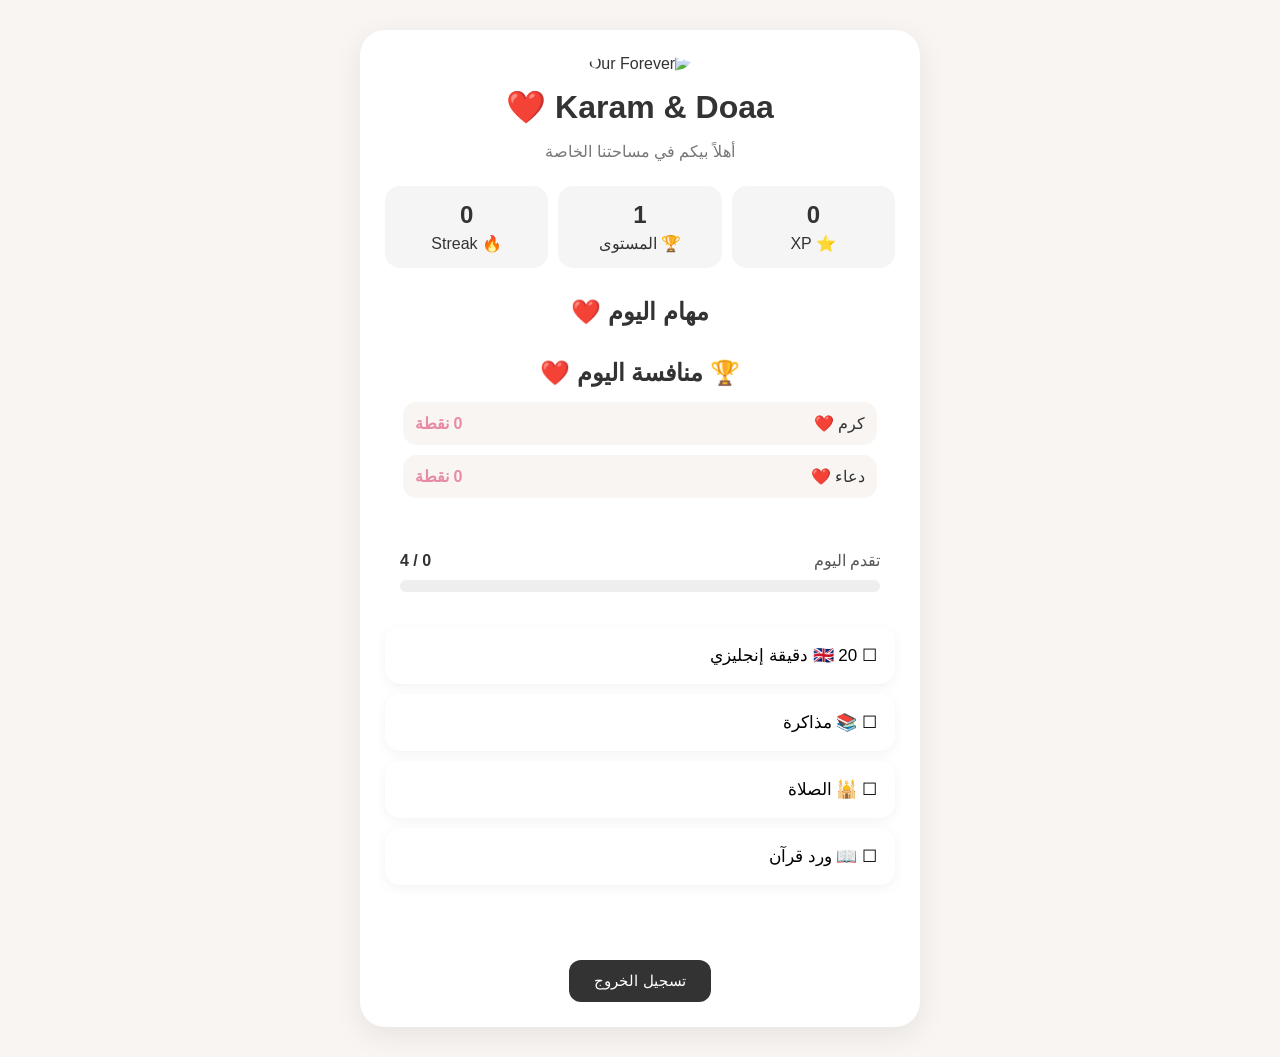
==== home.html @ f5d64d58 "Add files via upload" ====
<!DOCTYPE html>
<html lang="ar" dir="rtl">

<head>

    <meta charset="UTF-8">

    <meta
        name="viewport"
        content="width=device-width, initial-scale=1.0"
    >

    <title>Our Forever ❤️</title>

    <style>

        * {
            box-sizing: border-box;
        }

        body {
            margin: 0;
            min-height: 100vh;
            font-family: Arial, sans-serif;
            background: #f8f5f2;
            color: #333;
        }

        .home-page {
            width: 100%;
            max-width: 600px;
            margin: auto;
            padding: 30px 20px;
        }

        .profile {
            background: white;
            padding: 25px;
            border-radius: 25px;
            text-align: center;
            box-shadow: 0 8px 30px rgba(0,0,0,0.08);
        }

        .profile img {
            width: 110px;
            height: 110px;
            border-radius: 50%;
            object-fit: cover;
        }

        h1 {
            margin: 15px 0 8px;
        }

        .welcome {
            color: #777;
            margin-bottom: 25px;
        }

        .stats {
            display: flex;
            gap: 10px;
            margin: 25px 0;
        }

        .stat {
            flex: 1;
            background: #f5f5f5;
            padding: 15px 5px;
            border-radius: 15px;
        }

        .stat strong {
            display: block;
            font-size: 24px;
            margin-bottom: 5px;
        }

        .tasks-title {
            margin-top: 30px;
            margin-bottom: 15px;
        }

        .competition-box {
            background: #fff;
            padding: 18px;
            border-radius: 20px;
            margin-bottom: 20px;
        }

        .competition-box h2 {
            margin-top: 0;
            margin-bottom: 15px;
            text-align: center;
        }

        .player {
            display: flex;
            justify-content: space-between;
            align-items: center;
            padding: 12px;
            margin-bottom: 10px;
            background: #f8f5f2;
            border-radius: 14px;
        }

        .player:last-child {
            margin-bottom: 0;
        }

        .player strong {
            color: #e78ba5;
        }

        .task {
            width: 100%;
            display: block;
            padding: 18px;
            margin: 10px 0;
            border: none;
            border-radius: 15px;
            background: white;
            font-size: 17px;
            text-align: right;
            cursor: pointer;
            box-shadow: 0 3px 12px rgba(0,0,0,0.05);
            transition: 0.2s;
        }

        .task:hover {
            transform: translateY(-1px);
            background: #fff5f7;
        }

        .task:disabled {
            cursor: default;
        }

        .task.done {
            opacity: 0.55;
            text-decoration: line-through;
            background: #eeeeee;
        }

        #statusMessage {
            min-height: 25px;
            margin: 15px 0;
            color: #777;
            font-size: 14px;
        }

        #logoutBtn {
            margin-top: 20px;
            padding: 12px 25px;
            border: none;
            border-radius: 12px;
            background: #333;
            color: white;
            cursor: pointer;
            font-size: 15px;
        }

        .progress-box {
            background: #fff;
            padding: 15px;
            border-radius: 18px;
            margin-bottom: 20px;
            text-align: right;
        }

        .progress-info {
            display: flex;
            justify-content: space-between;
            align-items: center;
            margin-bottom: 10px;
            color: #555;
        }

        .progress-info strong {
            color: #333;
        }

        .progress-bar {
            width: 100%;
            height: 12px;
            background: #eee;
            border-radius: 20px;
            overflow: hidden;
        }

        .progress-fill {
            width: 0%;
            height: 100%;
            background: #e78ba5;
            border-radius: 20px;
            transition: width 0.4s ease;
        }

    </style>

</head>

<body>

<div class="home-page">

    <div class="profile">

        <img
            src="https://images.unsplash.com/photo-1516589178581-6cd7833ae3b2?auto=format&fit=crop&w=300&q=80"
            alt="Our Forever"
        >

        <h1>Karam &amp; Doaa ❤️</h1>

        <p class="welcome">
            أهلاً بيكم في مساحتنا الخاصة
        </p>

        <!-- STATS -->

        <div class="stats">

            <div class="stat">

                <strong id="score">
                    0
                </strong>

                ⭐ XP

            </div>

            <div class="stat">

                <strong id="level">
                    1
                </strong>

                🏆 المستوى

            </div>

            <div class="stat">

                <strong id="streak">
                    0
                </strong>

                🔥 Streak

            </div>

        </div>

        <h2 class="tasks-title">
            مهام اليوم ❤️
        </h2>

        <!-- DAILY COMPETITION -->

        <div class="competition-box">

            <h2>
                🏆 منافسة اليوم ❤️
            </h2>

            <div class="player">

                <span id="player1Name">
                    كرم ❤️
                </span>

                <strong id="player1Score">
                    0 نقطة
                </strong>

            </div>

            <div class="player">

                <span id="player2Name">
                    دعاء ❤️
                </span>

                <strong id="player2Score">
                    0 نقطة
                </strong>

            </div>

        </div>

        <!-- DAILY PROGRESS -->

        <div class="progress-box">

            <div class="progress-info">

                <span>
                    تقدم اليوم
                </span>

                <strong id="progressText">
                    0 / 4
                </strong>

            </div>

            <div class="progress-bar">

                <div
                    id="progressFill"
                    class="progress-fill"
                ></div>

            </div>

        </div>

        <!-- TASKS -->

        <button
            class="task"
            data-name="english"
            data-points="10"
        >
            ☐ 🇬🇧 20 دقيقة إنجليزي
        </button>

        <button
            class="task"
            data-name="study"
            data-points="20"
        >
            ☐ 📚 مذاكرة
        </button>

        <button
            class="task"
            data-name="prayer"
            data-points="30"
        >
            ☐ 🕌 الصلاة
        </button>

        <button
            class="task"
            data-name="quran"
            data-points="10"
        >
            ☐ 📖 ورد قرآن
        </button>

        <p id="statusMessage"></p>

        <button id="logoutBtn">
            تسجيل الخروج
        </button>

    </div>

</div>

<!-- SUPABASE -->

<script src="https://cdn.jsdelivr.net/npm/@supabase/supabase-js@2"></script>

<script>

    // ==========================================
    // SUPABASE CONFIGURATION
    // ==========================================

    const SUPABASE_URL =
        "https://rxyongbssvpqwijycrxl.supabase.co";

    const SUPABASE_KEY =
        "sb_publishable_HeV2SjcdkjAwVquKcABC5w_FnOwF1SR";

    const supabaseClient =
        window.supabase.createClient(
            SUPABASE_URL,
            SUPABASE_KEY
        );


    // ==========================================
    // GLOBAL VARIABLES
    // ==========================================

    let currentUser = null;

    let isProcessingTask = false;


    // ==========================================
    // STATUS MESSAGE
    // ==========================================

    function showStatus(message) {

        document
            .getElementById("statusMessage")
            .textContent = message;
    }


    // ==========================================
    // GET CURRENT USER
    // ==========================================

    async function getCurrentUser() {

        const {
            data,
            error
        } = await supabaseClient.auth.getUser();

        if (error) {

            console.error(
                "Get User Error:",
                error
            );

            return false;
        }

        if (!data || !data.user) {

            window.location.href =
                "index.html";

            return false;
        }

        currentUser =
            data.user;

        return true;
    }


    // ==========================================
    // GET TODAY - LOCAL DATE
    // ==========================================

    function getToday() {

        const now =
            new Date();

        const year =
            now.getFullYear();

        const month =
            String(
                now.getMonth() + 1
            ).padStart(2, "0");

        const day =
            String(
                now.getDate()
            ).padStart(2, "0");

        return (
            year +
            "-" +
            month +
            "-" +
            day
        );
    }


    // ==========================================
    // GET YESTERDAY
    // ==========================================

    function getYesterday() {

        const date =
            new Date();

        date.setDate(
            date.getDate() - 1
        );

        const year =
            date.getFullYear();

        const month =
            String(
                date.getMonth() + 1
            ).padStart(2, "0");

        const day =
            String(
                date.getDate()
            ).padStart(2, "0");

        return (
            year +
            "-" +
            month +
            "-" +
            day
        );
    }


    // ==========================================
    // CALCULATE LEVEL
    // ==========================================

    function calculateLevel(score) {

        if (score >= 350) {
            return 5;
        }

        if (score >= 200) {
            return 4;
        }

        if (score >= 100) {
            return 3;
        }

        if (score >= 50) {
            return 2;
        }

        return 1;
    }


    // ==========================================
    // UPDATE SCREEN STATS
    // ==========================================

    function showStats(
        score,
        level,
        streak
    ) {

        document
            .getElementById("score")
            .textContent = score;

        document
            .getElementById("level")
            .textContent = level;

        document
            .getElementById("streak")
            .textContent = streak;
    }


    // ==========================================
    // LOAD USER STATS
    // ==========================================

    async function loadUserStats() {

        const {
            data: stats,
            error
        } = await supabaseClient
            .from("user_stats")
            .select(
                "user_id, score, streak, level, last_completed_date"
            )
            .eq(
                "user_id",
                currentUser.id
            )
            .maybeSingle();

        if (error) {

            console.error(
                "LOAD USER STATS ERROR:",
                error
            );

            showStatus(
                "حدث خطأ في تحميل النقاط"
            );

            return false;
        }

        if (!stats) {

            const {
                data: newStats,
                error: insertError
            } = await supabaseClient
                .from("user_stats")
                .insert({

                    user_id:
                        currentUser.id,

                    score: 0,

                    streak: 0,

                    level: 1,

                    last_completed_date:
                        null

                })
                .select()
                .single();

            if (insertError) {

                console.error(
                    "CREATE USER STATS ERROR:",
                    insertError
                );

                showStatus(
                    "حدث خطأ في إنشاء بيانات الحساب"
                );

                return false;
            }

            showStats(
                Number(newStats.score) || 0,
                Number(newStats.level) || 1,
                Number(newStats.streak) || 0
            );

            return true;
        }

        console.log(
            "Saved score:",
            stats.score
        );

        showStats(
            Number(stats.score) || 0,
            Number(stats.level) || 1,
            Number(stats.streak) || 0
        );

        return true;
    }


    // ==========================================
    // LOAD TODAY TASKS
    // ==========================================

    async function loadTodayTasks() {

        const today =
            getToday();

        const {
            data: tasks,
            error
        } = await supabaseClient
            .from("daily_tasks")
            .select(
                "id, task_name, points, completed, task_date"
            )
            .eq(
                "user_id",
                currentUser.id
            )
            .eq(
                "task_date",
                today
            );

        if (error) {

            console.error(
                "LOAD TODAY TASKS ERROR:",
                error
            );

            showStatus(
                "حدث خطأ في تحميل مهام اليوم"
            );

            return false;
        }

        const buttons =
            document.querySelectorAll(
                ".task"
            );

        buttons.forEach(
            function(button) {

                const taskName =
                    button.dataset.name;

                const savedTask =
                    tasks.find(
                        function(task) {

                            return (
                                task.task_name ===
                                taskName
                            );

                        }
                    );

                if (
                    savedTask &&
                    savedTask.completed
                ) {

                    markButtonAsDone(
                        button
                    );

                }

            }
        );

        return true;
    }


    // ==========================================
    // MARK BUTTON DONE
    // ==========================================

    function markButtonAsDone(button) {

        if (
            button.classList.contains("done")
        ) {
            return;
        }

        const originalText =
            button.textContent
                .replace("☐", "")
                .replace("✅", "")
                .trim();

        button.classList.add(
            "done"
        );

        button.disabled = true;

        button.textContent =
            "✅ " +
            originalText;
    }


    // ==========================================
    // UPDATE STREAK
    // ==========================================

    async function updateStreak(stats) {

        const today =
            getToday();

        const yesterday =
            getYesterday();

        const lastDate =
            stats.last_completed_date;

        let newStreak =
            Number(stats.streak) || 0;

        if (
            lastDate === today
        ) {

            return newStreak;
        }

        if (
            lastDate === yesterday
        ) {

            newStreak =
                newStreak + 1;

        } else {

            newStreak = 1;
        }

        return newStreak;
    }


    // ==========================================
    // UPDATE DAILY COMPETITION SCORE
    // ==========================================

    async function updateDailyCompetitionScore() {

        const today =
            getToday();

        const {
            data: tasks,
            error: tasksError
        } = await supabaseClient
            .from("daily_tasks")
            .select(
                "points, completed"
            )
            .eq(
                "user_id",
                currentUser.id
            )
            .eq(
                "task_date",
                today
            );

        if (tasksError) {

            console.error(
                "DAILY SCORE TASKS ERROR:",
                tasksError
            );

            return false;
        }

        let dailyScore = 0;

        tasks.forEach(
            function(task) {

                if (task.completed) {

                    dailyScore +=
                        Number(task.points) || 0;
                }

            }
        );

        const {
            error: scoreError
        } = await supabaseClient
            .from("daily_scores")
            .upsert(
                {
                    user_id:
                        currentUser.id,

                    score:
                        dailyScore,

                    score_date:
                        today
                },
                {
                    onConflict:
                        "user_id,score_date"
                }
            );

        if (scoreError) {

            console.error(
                "DAILY SCORE SAVE ERROR:",
                scoreError
            );

            return false;
        }

        return true;
    }


    // ==========================================
    // LOAD DAILY COMPETITION
    // ==========================================

    async function loadDailyCompetition() {

        const today =
            getToday();

        const {
            data: scores,
            error: scoresError
        } = await supabaseClient
            .from("daily_scores")
            .select(
                "user_id, score"
            )
            .eq(
                "score_date",
                today
            );

        if (scoresError) {

            console.error(
                "COMPETITION ERROR:",
                scoresError
            );

            return;
        }

        const {
            data: profiles,
            error: profilesError
        } = await supabaseClient
            .from("profiles")
            .select(
                "id, name"
            );

        if (profilesError) {

            console.error(
                "PROFILES ERROR:",
                profilesError
            );

            return;
        }

        // القيم الافتراضية لليوم
        // ثم نستبدلها بالبيانات الموجودة

        let karamScore = 0;
        let doaaScore = 0;

        let karamName =
            "كرم ❤️";

        let doaaName =
            "دعاء ❤️";

        scores.forEach(
            function(item) {

                const profile =
                    profiles.find(
                        function(p) {

                            return (
                                p.id ===
                                item.user_id
                            );

                        }
                    );

                if (!profile) {
                    return;
                }

                if (
                    profile.name.includes("كرم")
                ) {

                    karamName =
                        profile.name;

                    karamScore =
                        Number(item.score) || 0;
                }

                if (
                    profile.name.includes("دعاء")
                ) {

                    doaaName =
                        profile.name;

                    doaaScore =
                        Number(item.score) || 0;
                }

            }
        );

        document
            .getElementById("player1Name")
            .textContent =
            karamName;

        document
            .getElementById("player1Score")
            .textContent =
            karamScore +
            " نقطة";

        document
            .getElementById("player2Name")
            .textContent =
            doaaName;

        document
            .getElementById("player2Score")
            .textContent =
            doaaScore +
            " نقطة";
    }


    // ==========================================
    // UPDATE DAILY PROGRESS
    // ==========================================

    function updateDailyProgress() {

        const buttons =
            document.querySelectorAll(
                ".task"
            );

        let completed = 0;

        buttons.forEach(
            function(button) {

                if (
                    button.classList.contains("done")
                ) {

                    completed++;
                }

            }
        );

        const total =
            buttons.length;

        const percentage =
            total === 0
                ? 0
                : Math.round(
                    (completed / total) * 100
                );

        document
            .getElementById("progressText")
            .textContent =
            completed +
            " / " +
            total;

        document
            .getElementById("progressFill")
            .style.width =
            percentage +
            "%";
    }


    // ==========================================
    // COMPLETE TASK
    // ==========================================

    async function completeTask(button) {

        if (!currentUser) {
            return;
        }

        if (
            button.classList.contains("done")
        ) {
            return;
        }

        if (isProcessingTask) {
            return;
        }

        isProcessingTask = true;

        showStatus(
            "جاري تسجيل المهمة..."
        );

        const taskName =
            button.dataset.name;

        const points =
            Number(
                button.dataset.points
            );

        const today =
            getToday();

        try {

            // ==================================
            // CHECK EXISTING TASK
            // ==================================

            const {
                data: existingTask,
                error: checkError
            } = await supabaseClient
                .from("daily_tasks")
                .select(
                    "id, task_name, points, completed, task_date"
                )
                .eq(
                    "user_id",
                    currentUser.id
                )
                .eq(
                    "task_name",
                    taskName
                )
                .eq(
                    "task_date",
                    today
                )
                .maybeSingle();

            if (checkError) {

                console.error(
                    "CHECK TASK ERROR:",
                    checkError
                );

                showStatus(
                    "حدث خطأ أثناء تسجيل المهمة"
                );

                return;
            }


            // ==================================
            // ALREADY COMPLETED
            // ==================================

            if (
                existingTask &&
                existingTask.completed
            ) {

                markButtonAsDone(
                    button
                );

                showStatus(
                    "المهمة مكتملة بالفعل ❤️"
                );

                return;
            }


            // ==================================
            // SAVE TASK
            // ==================================

            if (!existingTask) {

                const {
                    error: insertError
                } = await supabaseClient
                    .from("daily_tasks")
                    .insert(
                        {
                            user_id:
                                currentUser.id,

                            task_name:
                                taskName,

                            points:
                                points,

                            completed:
                                true,

                            task_date:
                                today
                        }
                    );

                if (insertError) {

                    console.error(
                        "INSERT TASK ERROR:",
                        insertError
                    );

                    showStatus(
                        "حدث خطأ أثناء حفظ المهمة"
                    );

                    return;
                }

            } else {

                const {
                    error: updateTaskError
                } = await supabaseClient
                    .from("daily_tasks")
                    .update(
                        {
                            completed:
                                true
                        }
                    )
                    .eq(
                        "id",
                        existingTask.id
                    );

                if (updateTaskError) {

                    console.error(
                        "UPDATE TASK ERROR:",
                        updateTaskError
                    );

                    showStatus(
                        "حدث خطأ أثناء تحديث المهمة"
                    );

                    return;
                }
            }


            // ==================================
            // GET CURRENT USER STATS
            // ==================================

            const {
                data: stats,
                error: statsError
            } = await supabaseClient
                .from("user_stats")
                .select(
                    "score, streak, level, last_completed_date"
                )
                .eq(
                    "user_id",
                    currentUser.id
                )
                .maybeSingle();

            if (statsError) {

                console.error(
                    "GET STATS ERROR:",
                    statsError
                );

                showStatus(
                    "تم حفظ المهمة لكن حدث خطأ في النقاط"
                );

                return;
            }


            // ==================================
            // CALCULATE NEW XP
            // ==================================

            const oldScore =
                Number(stats?.score) || 0;

            const newScore =
                oldScore + points;


            // ==================================
            // CALCULATE STREAK
            // ==================================

            const newStreak =
                await updateStreak(stats);


            // ==================================
            // CALCULATE LEVEL
            // ==================================

            const newLevel =
                calculateLevel(
                    newScore
                );


            // ==================================
            // SAVE USER STATS
            // ==================================

            const {
                error: updateStatsError
            } = await supabaseClient
                .from("user_stats")
                .update(
                    {
                        score:
                            newScore,

                        streak:
                            newStreak,

                        level:
                            newLevel,

                        last_completed_date:
                            today
                    }
                )
                .eq(
                    "user_id",
                    currentUser.id
                );

            if (updateStatsError) {

                console.error(
                    "UPDATE STATS ERROR:",
                    updateStatsError
                );

                showStatus(
                    "تم حفظ المهمة لكن حدث خطأ في تحديث النقاط"
                );

                return;
            }


            // ==================================
            // UPDATE SCREEN STATS
            // ==================================

            showStats(
                newScore,
                newLevel,
                newStreak
            );


            // ==================================
            // MARK TASK DONE
            // ==================================

            markButtonAsDone(
                button
            );


            // ==================================
            // UPDATE DAILY COMPETITION
            // ==================================

            await updateDailyCompetitionScore();


            // ==================================
            // UPDATE PROGRESS
            // ==================================

            updateDailyProgress();


            // ==================================
            // RELOAD COMPETITION
            // ==================================

            await loadDailyCompetition();


            showStatus(
                "تم تسجيل المهمة ❤️ +" +
                points +
                " XP"
            );

        } catch (error) {

            console.error(
                "COMPLETE TASK ERROR:",
                error
            );

            showStatus(
                "حدث خطأ غير متوقع"
            );

        } finally {

            isProcessingTask =
                false;
        }
    }


    // ==========================================
    // SETUP TASK BUTTONS
    // ==========================================

    function setupTasks() {

        const buttons =
            document.querySelectorAll(
                ".task"
            );

        buttons.forEach(
            function(button) {

                button.addEventListener(
                    "click",
                    function() {

                        completeTask(
                            button
                        );

                    }
                );

            }
        );
    }


    // ==========================================
    // LOGOUT
    // ==========================================

    async function logout() {

        await supabaseClient
            .auth
            .signOut();

        window.location.href =
            "index.html";
    }


    // ==========================================
    // START APPLICATION
    // ==========================================

    async function startApp() {

        showStatus(
            "جاري تحميل بياناتك..."
        );

        const loggedIn =
            await getCurrentUser();

        if (!loggedIn) {
            return;
        }

        const statsLoaded =
            await loadUserStats();

        if (!statsLoaded) {
            return;
        }

        await loadTodayTasks();

        updateDailyProgress();

        await loadDailyCompetition();

        setupTasks();

        document
            .getElementById("logoutBtn")
            .addEventListener(
                "click",
                logout
            );

        showStatus(
            "أهلاً بيك ❤️"
        );
    }


    // ==========================================
    // START
    // ==========================================

    startApp();

</script>

</body>

</html>
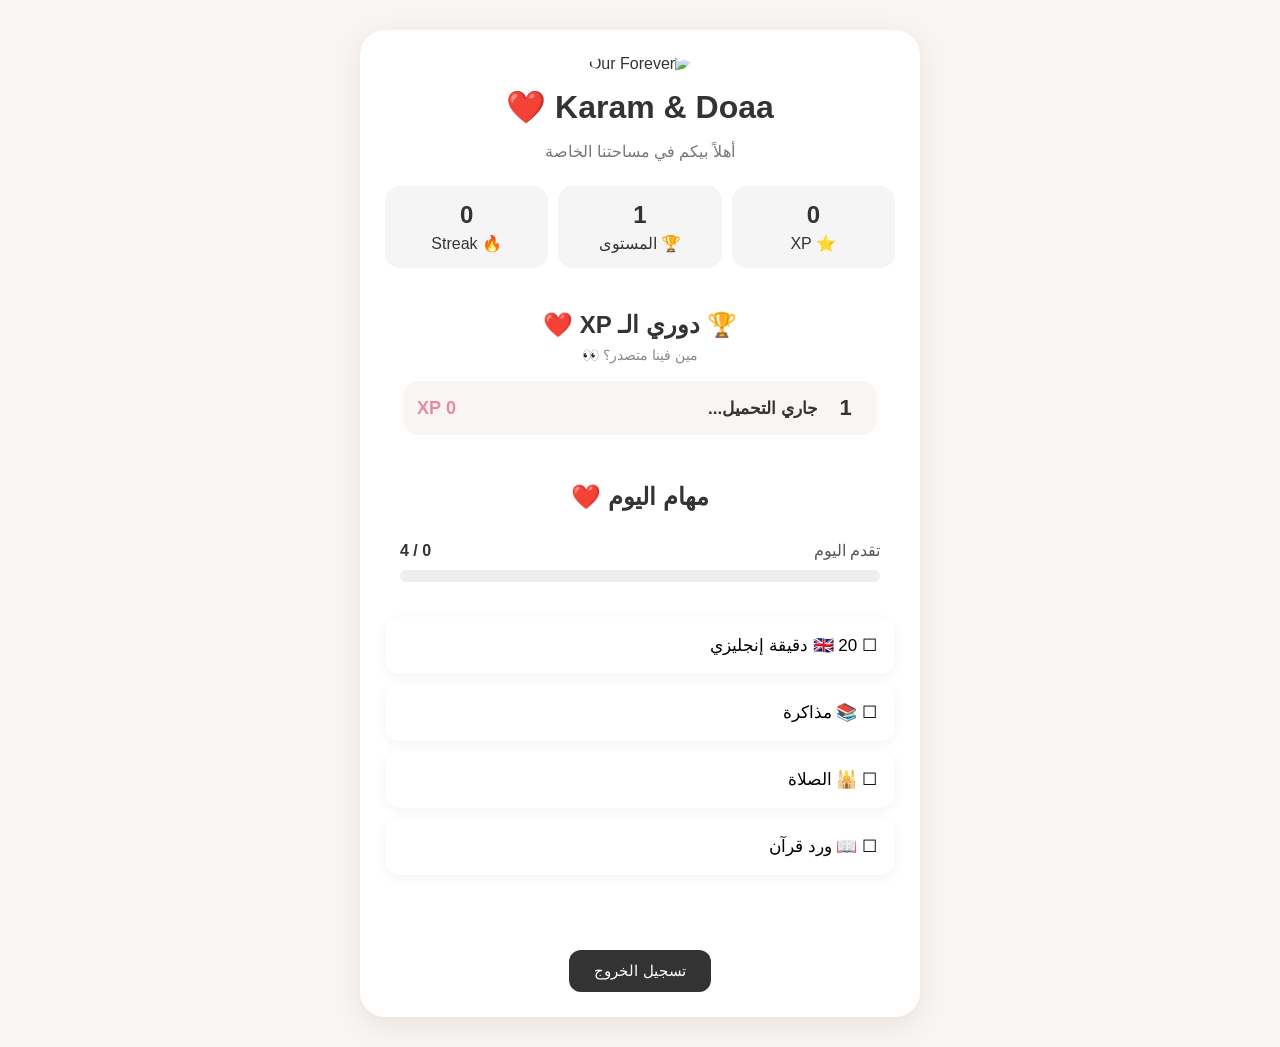
==== commit 799b5b75: "Add files via upload" ====
--- a/home.html
+++ b/home.html
@@ -81,35 +81,79 @@
             margin-bottom: 15px;
         }
 
-        .competition-box {
+        /* =========================
+           XP LEAGUE
+        ========================= */
+
+        .league-box {
             background: #fff;
             padding: 18px;
             border-radius: 20px;
             margin-bottom: 20px;
         }
 
-        .competition-box h2 {
+        .league-box h2 {
             margin-top: 0;
-            margin-bottom: 15px;
+            margin-bottom: 8px;
             text-align: center;
         }
 
-        .player {
+        .league-subtitle {
+            text-align: center;
+            color: #888;
+            font-size: 14px;
+            margin-bottom: 18px;
+        }
+
+        .league-player {
             display: flex;
-            justify-content: space-between;
             align-items: center;
-            padding: 12px;
+            gap: 10px;
+            padding: 14px;
             margin-bottom: 10px;
             background: #f8f5f2;
-            border-radius: 14px;
-        }
-
-        .player:last-child {
+            border-radius: 16px;
+            transition: 0.2s;
+        }
+
+        .league-player:last-child {
             margin-bottom: 0;
         }
 
-        .player strong {
+        .league-player.leader {
+            background: #fff5c7;
+        }
+
+        .rank {
+            width: 35px;
+            font-size: 22px;
+            font-weight: bold;
+            text-align: center;
+        }
+
+        .player-info {
+            flex: 1;
+            text-align: right;
+        }
+
+        .player-name {
+            display: block;
+            font-size: 17px;
+            font-weight: bold;
+        }
+
+        .player-status {
+            display: block;
+            color: #888;
+            font-size: 12px;
+            margin-top: 4px;
+        }
+
+        .player-xp {
+            font-size: 18px;
+            font-weight: bold;
             color: #e78ba5;
+            white-space: nowrap;
         }
 
         .task {
@@ -217,7 +261,9 @@
             أهلاً بيكم في مساحتنا الخاصة
         </p>
 
-        <!-- STATS -->
+        <!-- =========================
+             MY STATS
+        ========================== -->
 
         <div class="stats">
 
@@ -253,45 +299,60 @@
 
         </div>
 
+
+        <!-- =========================
+             XP LEAGUE
+        ========================== -->
+
+        <div class="league-box">
+
+            <h2>
+                🏆 دوري الـ XP ❤️
+            </h2>
+
+            <div class="league-subtitle">
+                مين فينا متصدر؟ 👀
+            </div>
+
+            <div id="leaguePlayers">
+
+                <div class="league-player">
+
+                    <div class="rank">
+                        1
+                    </div>
+
+                    <div class="player-info">
+
+                        <span class="player-name">
+                            جاري التحميل...
+                        </span>
+
+                    </div>
+
+                    <div class="player-xp">
+                        0 XP
+                    </div>
+
+                </div>
+
+            </div>
+
+        </div>
+
+
+        <!-- =========================
+             DAILY TASKS
+        ========================== -->
+
         <h2 class="tasks-title">
             مهام اليوم ❤️
         </h2>
 
-        <!-- DAILY COMPETITION -->
-
-        <div class="competition-box">
-
-            <h2>
-                🏆 منافسة اليوم ❤️
-            </h2>
-
-            <div class="player">
-
-                <span id="player1Name">
-                    كرم ❤️
-                </span>
-
-                <strong id="player1Score">
-                    0 نقطة
-                </strong>
-
-            </div>
-
-            <div class="player">
-
-                <span id="player2Name">
-                    دعاء ❤️
-                </span>
-
-                <strong id="player2Score">
-                    0 نقطة
-                </strong>
-
-            </div>
-
-        </div>
-
-        <!-- DAILY PROGRESS -->
+
+        <!-- =========================
+             DAILY PROGRESS
+        ========================== -->
 
         <div class="progress-box">
 
@@ -318,7 +379,10 @@
 
         </div>
 
-        <!-- TASKS -->
+
+        <!-- =========================
+             TASKS
+        ========================== -->
 
         <button
             class="task"
@@ -352,7 +416,9 @@
             ☐ 📖 ورد قرآن
         </button>
 
+
         <p id="statusMessage"></p>
+
 
         <button id="logoutBtn">
             تسجيل الخروج
@@ -362,7 +428,10 @@
 
 </div>
 
-<!-- SUPABASE -->
+
+<!-- =========================
+     SUPABASE
+========================== -->
 
 <script src="https://cdn.jsdelivr.net/npm/@supabase/supabase-js@2"></script>
 
@@ -395,7 +464,7 @@
 
 
     // ==========================================
-    // STATUS MESSAGE
+    // STATUS
     // ==========================================
 
     function showStatus(message) {
@@ -420,7 +489,7 @@
         if (error) {
 
             console.error(
-                "Get User Error:",
+                "GET USER ERROR:",
                 error
             );
 
@@ -443,7 +512,7 @@
 
 
     // ==========================================
-    // GET TODAY - LOCAL DATE
+    // GET TODAY
     // ==========================================
 
     function getToday() {
@@ -537,7 +606,7 @@
 
 
     // ==========================================
-    // UPDATE SCREEN STATS
+    // SHOW MY STATS
     // ==========================================
 
     function showStats(
@@ -561,7 +630,7 @@
 
 
     // ==========================================
-    // LOAD USER STATS
+    // LOAD MY STATS
     // ==========================================
 
     async function loadUserStats() {
@@ -588,11 +657,16 @@
             );
 
             showStatus(
-                "حدث خطأ في تحميل النقاط"
+                "حدث خطأ في تحميل الـ XP"
             );
 
             return false;
         }
+
+
+        // ==================================
+        // CREATE STATS IF NOT EXIST
+        // ==================================
 
         if (!stats) {
 
@@ -606,11 +680,14 @@
                     user_id:
                         currentUser.id,
 
-                    score: 0,
-
-                    streak: 0,
-
-                    level: 1,
+                    score:
+                        0,
+
+                    streak:
+                        0,
+
+                    level:
+                        1,
 
                     last_completed_date:
                         null
@@ -642,10 +719,10 @@
             return true;
         }
 
-        console.log(
-            "Saved score:",
-            stats.score
-        );
+
+        // ==================================
+        // SHOW SAVED STATS
+        // ==================================
 
         showStats(
             Number(stats.score) || 0,
@@ -658,6 +735,262 @@
 
 
     // ==========================================
+    // LOAD XP LEAGUE
+    // ==========================================
+
+    async function loadXPLeague() {
+
+        const {
+            data: stats,
+            error: statsError
+        } = await supabaseClient
+            .from("user_stats")
+            .select(
+                "user_id, score, level"
+            )
+            .order(
+                "score",
+                {
+                    ascending: false
+                }
+            );
+
+
+        if (statsError) {
+
+            console.error(
+                "XP LEAGUE STATS ERROR:",
+                statsError
+            );
+
+            showStatus(
+                "حدث خطأ في تحميل دوري الـ XP"
+            );
+
+            return;
+        }
+
+
+        // ==========================================
+        // LOAD PROFILES
+        // ==========================================
+
+        const {
+            data: profiles,
+            error: profilesError
+        } = await supabaseClient
+            .from("profiles")
+            .select(
+                "id, name"
+            );
+
+
+        if (profilesError) {
+
+            console.error(
+                "XP LEAGUE PROFILES ERROR:",
+                profilesError
+            );
+
+            showStatus(
+                "حدث خطأ في تحميل أسماء اللاعبين"
+            );
+
+            return;
+        }
+
+
+        // ==========================================
+        // MATCH STATS WITH PROFILES
+        // ==========================================
+
+        const players =
+            stats
+                .map(
+                    function(stat) {
+
+                        const profile =
+                            profiles.find(
+                                function(profile) {
+
+                                    return (
+                                        profile.id ===
+                                        stat.user_id
+                                    );
+
+                                }
+                            );
+
+                        if (!profile) {
+                            return null;
+                        }
+
+                        return {
+
+                            id:
+                                stat.user_id,
+
+                            name:
+                                profile.name,
+
+                            score:
+                                Number(stat.score) || 0,
+
+                            level:
+                                Number(stat.level) || 1
+
+                        };
+
+                    }
+                )
+                .filter(
+                    function(player) {
+
+                        return player !== null;
+
+                    }
+                );
+
+
+        // ==========================================
+        // SORT BY XP
+        // ==========================================
+
+        players.sort(
+            function(a, b) {
+
+                return b.score - a.score;
+
+            }
+        );
+
+
+        // ==========================================
+        // SHOW LEAGUE
+        // ==========================================
+
+        const league =
+            document.getElementById(
+                "leaguePlayers"
+            );
+
+        league.innerHTML = "";
+
+
+        if (players.length === 0) {
+
+            league.innerHTML = `
+
+                <div class="league-player">
+
+                    <div class="player-info">
+
+                        <span class="player-name">
+                            لا توجد بيانات بعد ❤️
+                        </span>
+
+                    </div>
+
+                </div>
+
+            `;
+
+            return;
+        }
+
+
+        players.forEach(
+            function(player, index) {
+
+                const isLeader =
+                    index === 0;
+
+                const isMe =
+                    player.id ===
+                    currentUser.id;
+
+
+                let rankIcon =
+                    index + 1;
+
+
+                if (index === 0) {
+                    rankIcon = "👑";
+                }
+
+                if (index === 1) {
+                    rankIcon = "🥈";
+                }
+
+
+                const playerElement =
+                    document.createElement(
+                        "div"
+                    );
+
+
+                playerElement.className =
+                    "league-player" +
+                    (
+                        isLeader
+                            ? " leader"
+                            : ""
+                    );
+
+
+                playerElement.innerHTML = `
+
+                    <div class="rank">
+                        ${rankIcon}
+                    </div>
+
+                    <div class="player-info">
+
+                        <span class="player-name">
+
+                            ${player.name}
+
+                            ${
+                                isMe
+                                    ? " ⭐"
+                                    : ""
+                            }
+
+                        </span>
+
+                        <span class="player-status">
+
+                            المستوى ${player.level}
+
+                            ${
+                                isLeader
+                                    ? " • المتصدر 🔥"
+                                    : ""
+                            }
+
+                        </span>
+
+                    </div>
+
+                    <div class="player-xp">
+
+                        ${player.score} XP
+
+                    </div>
+
+                `;
+
+
+                league.appendChild(
+                    playerElement
+                );
+
+            }
+        );
+    }
+
+
+    // ==========================================
     // LOAD TODAY TASKS
     // ==========================================
 
@@ -665,6 +998,7 @@
 
         const today =
             getToday();
+
 
         const {
             data: tasks,
@@ -683,6 +1017,7 @@
                 today
             );
 
+
         if (error) {
 
             console.error(
@@ -697,16 +1032,19 @@
             return false;
         }
 
+
         const buttons =
             document.querySelectorAll(
                 ".task"
             );
 
+
         buttons.forEach(
             function(button) {
 
                 const taskName =
                     button.dataset.name;
+
 
                 const savedTask =
                     tasks.find(
@@ -720,6 +1058,7 @@
                         }
                     );
 
+
                 if (
                     savedTask &&
                     savedTask.completed
@@ -734,6 +1073,7 @@
             }
         );
 
+
         return true;
     }
 
@@ -749,6 +1089,7 @@
         ) {
             return;
         }
+
 
         const originalText =
             button.textContent
@@ -756,11 +1097,14 @@
                 .replace("✅", "")
                 .trim();
 
+
         button.classList.add(
             "done"
         );
 
+
         button.disabled = true;
+
 
         button.textContent =
             "✅ " +
@@ -783,8 +1127,10 @@
         const lastDate =
             stats.last_completed_date;
 
+
         let newStreak =
             Number(stats.streak) || 0;
+
 
         if (
             lastDate === today
@@ -793,6 +1139,7 @@
             return newStreak;
         }
 
+
         if (
             lastDate === yesterday
         ) {
@@ -805,223 +1152,8 @@
             newStreak = 1;
         }
 
+
         return newStreak;
-    }
-
-
-    // ==========================================
-    // UPDATE DAILY COMPETITION SCORE
-    // ==========================================
-
-    async function updateDailyCompetitionScore() {
-
-        const today =
-            getToday();
-
-        const {
-            data: tasks,
-            error: tasksError
-        } = await supabaseClient
-            .from("daily_tasks")
-            .select(
-                "points, completed"
-            )
-            .eq(
-                "user_id",
-                currentUser.id
-            )
-            .eq(
-                "task_date",
-                today
-            );
-
-        if (tasksError) {
-
-            console.error(
-                "DAILY SCORE TASKS ERROR:",
-                tasksError
-            );
-
-            return false;
-        }
-
-        let dailyScore = 0;
-
-        tasks.forEach(
-            function(task) {
-
-                if (task.completed) {
-
-                    dailyScore +=
-                        Number(task.points) || 0;
-                }
-
-            }
-        );
-
-        const {
-            error: scoreError
-        } = await supabaseClient
-            .from("daily_scores")
-            .upsert(
-                {
-                    user_id:
-                        currentUser.id,
-
-                    score:
-                        dailyScore,
-
-                    score_date:
-                        today
-                },
-                {
-                    onConflict:
-                        "user_id,score_date"
-                }
-            );
-
-        if (scoreError) {
-
-            console.error(
-                "DAILY SCORE SAVE ERROR:",
-                scoreError
-            );
-
-            return false;
-        }
-
-        return true;
-    }
-
-
-    // ==========================================
-    // LOAD DAILY COMPETITION
-    // ==========================================
-
-    async function loadDailyCompetition() {
-
-        const today =
-            getToday();
-
-        const {
-            data: scores,
-            error: scoresError
-        } = await supabaseClient
-            .from("daily_scores")
-            .select(
-                "user_id, score"
-            )
-            .eq(
-                "score_date",
-                today
-            );
-
-        if (scoresError) {
-
-            console.error(
-                "COMPETITION ERROR:",
-                scoresError
-            );
-
-            return;
-        }
-
-        const {
-            data: profiles,
-            error: profilesError
-        } = await supabaseClient
-            .from("profiles")
-            .select(
-                "id, name"
-            );
-
-        if (profilesError) {
-
-            console.error(
-                "PROFILES ERROR:",
-                profilesError
-            );
-
-            return;
-        }
-
-        // القيم الافتراضية لليوم
-        // ثم نستبدلها بالبيانات الموجودة
-
-        let karamScore = 0;
-        let doaaScore = 0;
-
-        let karamName =
-            "كرم ❤️";
-
-        let doaaName =
-            "دعاء ❤️";
-
-        scores.forEach(
-            function(item) {
-
-                const profile =
-                    profiles.find(
-                        function(p) {
-
-                            return (
-                                p.id ===
-                                item.user_id
-                            );
-
-                        }
-                    );
-
-                if (!profile) {
-                    return;
-                }
-
-                if (
-                    profile.name.includes("كرم")
-                ) {
-
-                    karamName =
-                        profile.name;
-
-                    karamScore =
-                        Number(item.score) || 0;
-                }
-
-                if (
-                    profile.name.includes("دعاء")
-                ) {
-
-                    doaaName =
-                        profile.name;
-
-                    doaaScore =
-                        Number(item.score) || 0;
-                }
-
-            }
-        );
-
-        document
-            .getElementById("player1Name")
-            .textContent =
-            karamName;
-
-        document
-            .getElementById("player1Score")
-            .textContent =
-            karamScore +
-            " نقطة";
-
-        document
-            .getElementById("player2Name")
-            .textContent =
-            doaaName;
-
-        document
-            .getElementById("player2Score")
-            .textContent =
-            doaaScore +
-            " نقطة";
     }
 
 
@@ -1036,7 +1168,9 @@
                 ".task"
             );
 
+
         let completed = 0;
+
 
         buttons.forEach(
             function(button) {
@@ -1051,8 +1185,10 @@
             }
         );
 
+
         const total =
             buttons.length;
+
 
         const percentage =
             total === 0
@@ -1061,6 +1197,7 @@
                     (completed / total) * 100
                 );
 
+
         document
             .getElementById("progressText")
             .textContent =
@@ -1068,6 +1205,7 @@
             " / " +
             total;
 
+
         document
             .getElementById("progressFill")
             .style.width =
@@ -1086,34 +1224,43 @@
             return;
         }
 
+
         if (
             button.classList.contains("done")
         ) {
             return;
         }
 
+
         if (isProcessingTask) {
             return;
         }
 
+
         isProcessingTask = true;
+
 
         showStatus(
             "جاري تسجيل المهمة..."
         );
 
+
         const taskName =
             button.dataset.name;
+
 
         const points =
             Number(
                 button.dataset.points
             );
 
+
         const today =
             getToday();
 
+
         try {
+
 
             // ==================================
             // CHECK EXISTING TASK
@@ -1141,6 +1288,7 @@
                 )
                 .maybeSingle();
 
+
             if (checkError) {
 
                 console.error(
@@ -1189,6 +1337,7 @@
                     .from("daily_tasks")
                     .insert(
                         {
+
                             user_id:
                                 currentUser.id,
 
@@ -1203,8 +1352,10 @@
 
                             task_date:
                                 today
+
                         }
                     );
+
 
                 if (insertError) {
 
@@ -1237,6 +1388,7 @@
                         existingTask.id
                     );
 
+
                 if (updateTaskError) {
 
                     console.error(
@@ -1254,7 +1406,7 @@
 
 
             // ==================================
-            // GET CURRENT USER STATS
+            // GET CURRENT XP
             // ==================================
 
             const {
@@ -1271,6 +1423,7 @@
                 )
                 .maybeSingle();
 
+
             if (statsError) {
 
                 console.error(
@@ -1279,7 +1432,7 @@
                 );
 
                 showStatus(
-                    "تم حفظ المهمة لكن حدث خطأ في النقاط"
+                    "تم حفظ المهمة لكن حدث خطأ في الـ XP"
                 );
 
                 return;
@@ -1293,6 +1446,7 @@
             const oldScore =
                 Number(stats?.score) || 0;
 
+
             const newScore =
                 oldScore + points;
 
@@ -1302,7 +1456,14 @@
             // ==================================
 
             const newStreak =
-                await updateStreak(stats);
+                await updateStreak(
+                    stats || {
+                        score: 0,
+                        streak: 0,
+                        level: 1,
+                        last_completed_date: null
+                    }
+                );
 
 
             // ==================================
@@ -1316,7 +1477,7 @@
 
 
             // ==================================
-            // SAVE USER STATS
+            // SAVE XP
             // ==================================
 
             const {
@@ -1325,6 +1486,7 @@
                 .from("user_stats")
                 .update(
                     {
+
                         score:
                             newScore,
 
@@ -1336,6 +1498,7 @@
 
                         last_completed_date:
                             today
+
                     }
                 )
                 .eq(
@@ -1343,6 +1506,7 @@
                     currentUser.id
                 );
 
+
             if (updateStatsError) {
 
                 console.error(
@@ -1351,7 +1515,7 @@
                 );
 
                 showStatus(
-                    "تم حفظ المهمة لكن حدث خطأ في تحديث النقاط"
+                    "تم حفظ المهمة لكن حدث خطأ في تحديث الـ XP"
                 );
 
                 return;
@@ -1359,7 +1523,7 @@
 
 
             // ==================================
-            // UPDATE SCREEN STATS
+            // UPDATE MY STATS
             // ==================================
 
             showStats(
@@ -1379,13 +1543,6 @@
 
 
             // ==================================
-            // UPDATE DAILY COMPETITION
-            // ==================================
-
-            await updateDailyCompetitionScore();
-
-
-            // ==================================
             // UPDATE PROGRESS
             // ==================================
 
@@ -1393,10 +1550,10 @@
 
 
             // ==================================
-            // RELOAD COMPETITION
-            // ==================================
-
-            await loadDailyCompetition();
+            // RELOAD XP LEAGUE
+            // ==================================
+
+            await loadXPLeague();
 
 
             showStatus(
@@ -1405,6 +1562,7 @@
                 " XP"
             );
 
+
         } catch (error) {
 
             console.error(
@@ -1425,7 +1583,7 @@
 
 
     // ==========================================
-    // SETUP TASK BUTTONS
+    // SETUP TASKS
     // ==========================================
 
     function setupTasks() {
@@ -1435,6 +1593,7 @@
                 ".task"
             );
 
+
         buttons.forEach(
             function(button) {
 
@@ -1464,13 +1623,14 @@
             .auth
             .signOut();
 
+
         window.location.href =
             "index.html";
     }
 
 
     // ==========================================
-    // START APPLICATION
+    // START APP
     // ==========================================
 
     async function startApp() {
@@ -1479,27 +1639,36 @@
             "جاري تحميل بياناتك..."
         );
 
+
         const loggedIn =
             await getCurrentUser();
 
+
         if (!loggedIn) {
             return;
         }
 
+
         const statsLoaded =
             await loadUserStats();
 
+
         if (!statsLoaded) {
             return;
         }
 
+
         await loadTodayTasks();
 
+
         updateDailyProgress();
 
-        await loadDailyCompetition();
+
+        await loadXPLeague();
+
 
         setupTasks();
+
 
         document
             .getElementById("logoutBtn")
@@ -1508,6 +1677,7 @@
                 logout
             );
 
+
         showStatus(
             "أهلاً بيك ❤️"
         );
